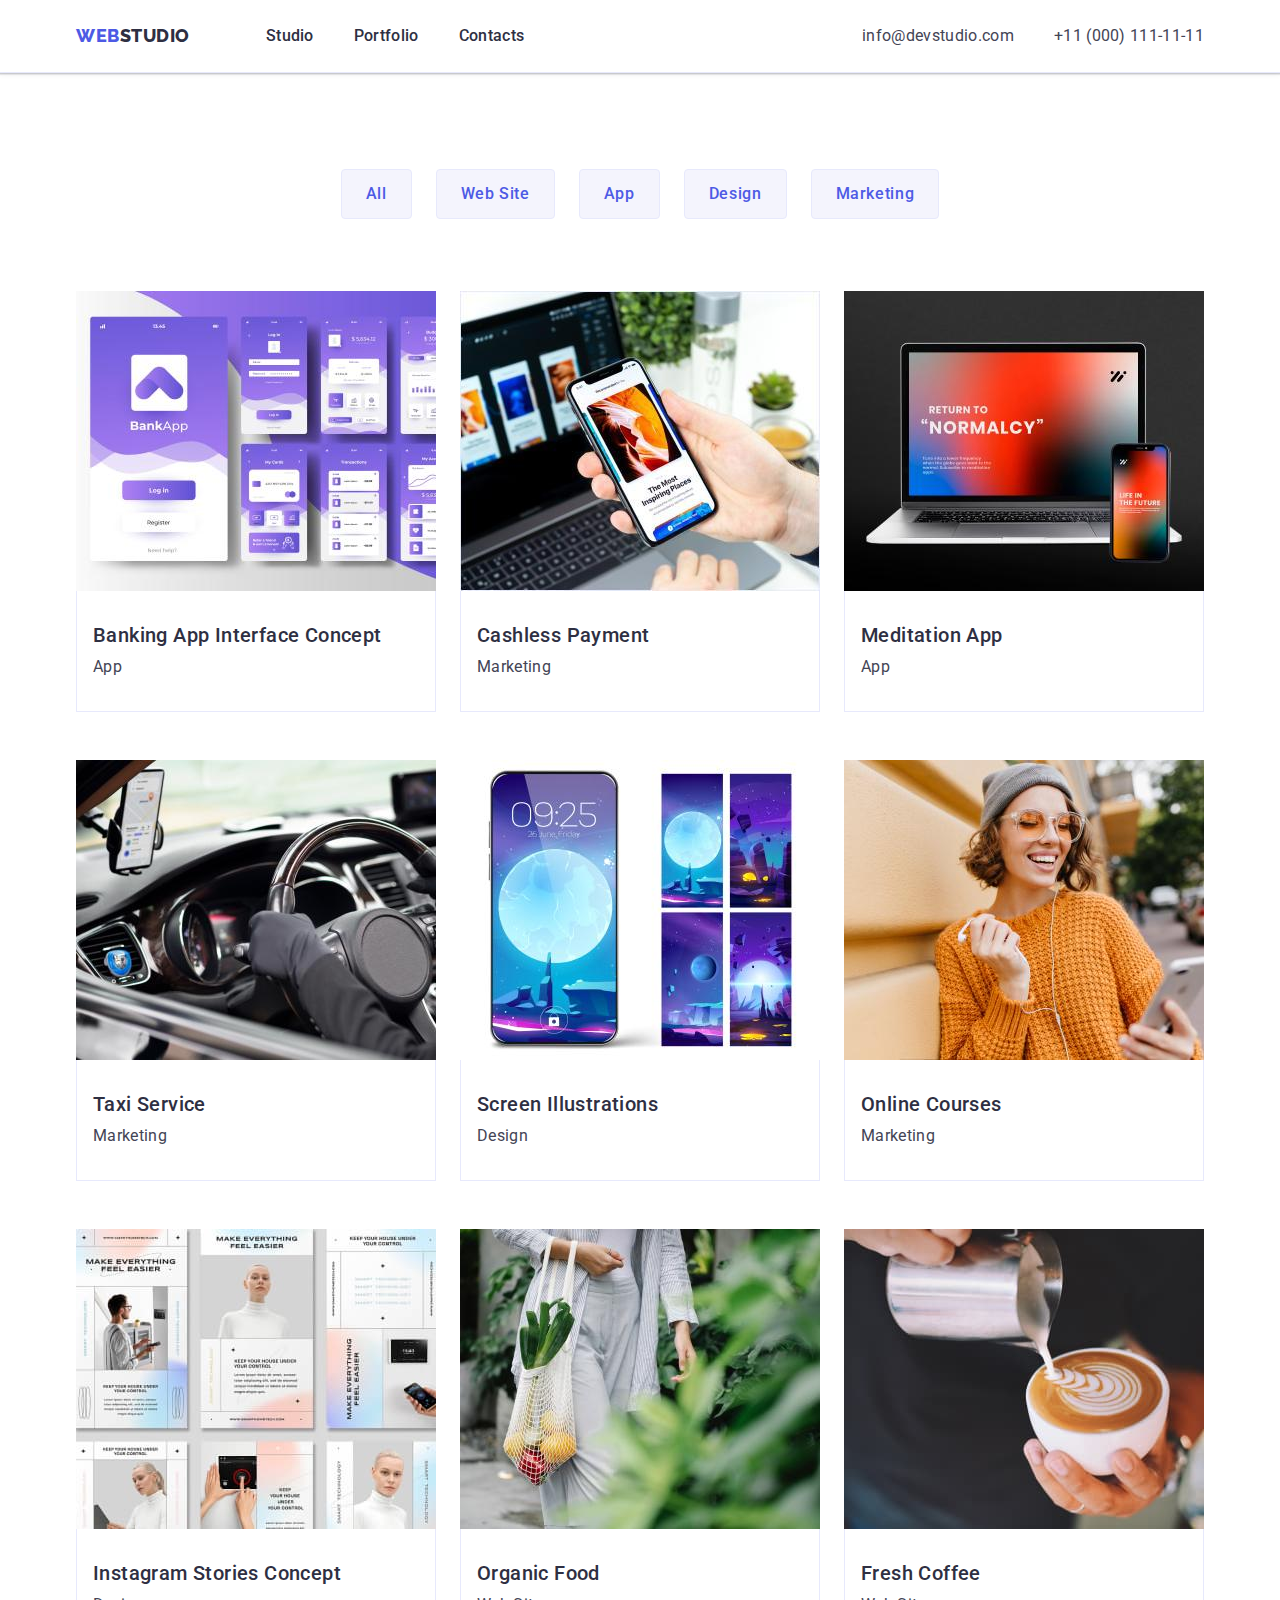
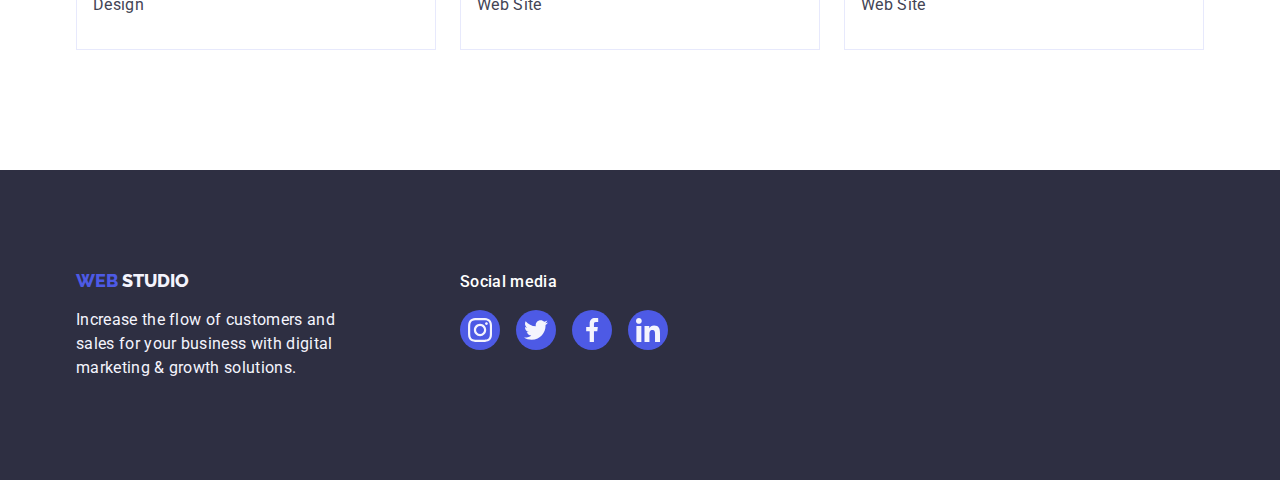
==== portfolio.html @ 77b41f1f "Initial commit" ====
<!DOCTYPE html>
<html lang="en">
  <head>
    <meta charset="UTF-8" />
    <meta http-equiv="X-UA-Compatible" content="IE=edge" />
    <meta name="viewport" content="width=device-width, initial-scale=1.0" />
    <title>Portfolio</title>
    <link
      rel="stylesheet"
      href="https://cdnjs.cloudflare.com/ajax/libs/modern-normalize/2.0.0/modern-normalize.min.css"
    />
    <link rel="preconnect" href="https://fonts.googleapis.com" />
    <link rel="preconnect" href="https://fonts.gstatic.com" crossorigin />
    <link
      href="https://fonts.googleapis.com/css2?family=Raleway:wght@400;500;700;800&family=Roboto:wght@400;500;700&display=swap"
      rel="stylesheet"
    />
    <link rel="stylesheet" href="./css/styles.css" />
  </head>
  <body>
    <!-- Шапка сайта -->
    <header class="header">
      <div class="container heads">
        <nav class="navigat">
          <a class="web link" href="./index.html">
            Web<span class="studio">Studio</span></a
          >
          <ul class="list">
            <li><a class="list-it link" href="./index.html">Studio </a></li>
            <li>
              <a class="list-it link" href="./portfolio.html">Portfolio </a>
            </li>
            <li><a class="list-it link" href="">Contacts </a></li>
          </ul>
        </nav>
        <address class="addss">
          <ul class="list">
            <li>
              <a class="address link" href="mailto:info@devstudio.com"
                >info@devstudio.com
              </a>
            </li>
            <li>
              <a class="address link" href="tel:+110001111111"
                >+11 (000) 111-11-11</a
              >
            </li>
          </ul>
        </address>
      </div>
    </header>
    <!-- Основна частина секція  -->
    <main>
      <section class="port-sec">
        <div class="container portf-cont">
          <h1 class="visually-hidden">Button List</h1>
          <ul class="buttonns list">
            <li><button class="button-portf" type="button">All</button></li>
            <li>
              <button class="button-portf" type="button">Web Site</button>
            </li>
            <li><button class="button-portf" type="button">App</button></li>
            <li><button class="button-portf" type="button">Design</button></li>
            <li>
              <button class="button-portf" type="button">Marketing</button>
            </li>
          </ul>

          <!-- СПИСОК ФОТО -->

          <ul class="photo list">
            <li class="photo-li">
              <a class="photo-list link" href="">
                <img
                  src="./images/Banking-App-Interface-Concept.jpg"
                  alt="Banking App Interface Concept"
                />
                <div class="photo-a">
                  <h2 class="header-third-p">Banking App Interface Concept</h2>
                  <p class="third-h">App</p>
                </div></a
              >
            </li>
            <li class="photo-li">
              <a class="photo-list link" href="">
                <img
                  src="./images/Cashless-Payment.jpg"
                  alt="Cashless Payment"
                />
                <div class="photo-a">
                  <h2 class="header-third-p">Cashless Payment</h2>
                  <p class="third-h">Marketing</p>
                </div></a
              >
            </li>
            <li class="photo-li">
              <a class="photo-list link" href="">
                <img src="./images/Meditation-App.jpg" alt="Meditation App" />
                <div class="photo-a">
                  <h2 class="header-third-p">Meditation App</h2>
                  <p class="third-h">App</p>
                </div></a
              >
            </li>
            <li class="photo-li">
              <a class="photo-list link" href="">
                <img src="./images/Taxi-Service.jpg" alt="Taxi Service" />
                <div class="photo-a">
                  <h2 class="header-third-p">Taxi Service</h2>
                  <p class="third-h">Marketing</p>
                </div></a
              >
            </li>
            <li class="photo-li">
              <a class="photo-list link" href="">
                <img
                  src="./images/Screen-Illustrations.jpg"
                  alt="Screen Illustrations"
                />
                <div class="photo-a">
                  <h2 class="header-third-p">Screen Illustrations</h2>
                  <p class="third-h">Design</p>
                </div></a
              >
            </li>
            <li class="photo-li">
              <a class="photo-list link" href="">
                <img src="./images/Online-Courses.jpg" alt="Online Courses" />
                <div class="photo-a">
                  <h2 class="header-third-p">Online Courses</h2>
                  <p class="third-h">Marketing</p>
                </div></a
              >
            </li>
            <li class="photo-li">
              <a class="photo-list link" href="">
                <img
                  src="./images/Instagram-Stories-Concept.jpg"
                  alt="Instagram Stories Concept"
                />
                <div class="photo-a">
                  <h2 class="header-third-p">Instagram Stories Concept</h2>
                  <p class="third-h">Design</p>
                </div></a
              >
            </li>
            <li class="photo-li">
              <a class="photo-list link" href="">
                <img src="./images/Organic-Food.jpg" alt="Organic Food" />
                <div class="photo-a">
                  <h2 class="header-third-p">Organic Food</h2>
                  <p class="third-h">Web Site</p>
                </div></a
              >
            </li>
            <li class="photo-li">
              <a class="photo-list link" href="">
                <img src="./images/Fresh-Coffee.jpg" alt="Fresh Coffee" />
                <div class="photo-a">
                  <h2 class="header-third-p">Fresh Coffee</h2>
                  <p class="third-h">Web Site</p>
                </div></a
              >
            </li>
          </ul>
        </div>
      </section>
    </main>

    <!-- низ сайту -->
    <footer class="bott">
      <div class="container foot">
        <div class="foot-first-div">
          <a class="webs link" href="./index.html"
            >WEB <span class="studioi">STUDIO</span></a
          >
          <p class="boot-p">
            Increase the flow of customers and sales for your business with
            digital marketing & growth solutions.
          </p>
        </div>
        <div>
          <p class="sotial-header">Social media</p>
          <ul class="worker-svg-bottom list">
            <li class="list-svg">
              <a href="" class="social-list-links">
                <svg class="media-svg" width="24" height="24">
                  <use href="./images/icons.svg#icon-instagram-1"></use>
                </svg>
              </a>
            </li>
            <li class="list-svg">
              <a href="" class="social-list-links">
                <svg class="media-svg" width="24" height="24">
                  <use href="./images/icons.svg#icon-twitter-1"></use>
                </svg>
              </a>
            </li>
            <li class="list-svg">
              <a href="" class="social-list-links">
                <svg class="media-svg" width="24" height="24">
                  <use href="./images/icons.svg#icon-facebook-1"></use>
                </svg>
              </a>
            </li>
            <li class="list-svg">
              <a href="" class="social-list-links">
                <svg class="media-svg" width="24" height="24">
                  <use href="./images/icons.svg#icon-linkedin-1"></use>
                </svg>
              </a>
            </li>
          </ul>
        </div>
      </div>
    </footer>
  </body>
</html>
---- css/styles.css ----
/* змінні */

:root {
  --text-color: #434455;
  --backgr-color: #ffffff;
  --t-color--: #4d5ae5;
  --color--: #2e2f42;
  --too-color--: #f4f4fd;
  --next-color--: #404bbf;
  --butt-color--: #e7e9fc;
  --new-color--: #8e8f99;
}
body {
  font-family: "Roboto", sans-serif;
  color: var(--text-color);
  background-color: var(--backgr-color);
}
* {
  box-sizing: border-box;
  list-style: none;
}
h1,
h2,
h3,
h4,
h5,
h6,
p {
  margin: 0;
}
ol,
ul {
  margin: 0;
  padding: 0;
}
img {
  display: block;
}
.container {
  width: 1158px;
  padding-left: 15px;
  padding-right: 15px;
  margin: 0 auto;
}
/* шапка сайта */

.header {
  border-bottom: 1px solid #e7e9fc;
  box-shadow: 0px 2px 1px rgba(46, 47, 66, 0.08),
    0px 1px 1px rgba(46, 47, 66, 0.16), 0px 1px 6px rgba(46, 47, 66, 0.08);
}
.heads {
  align-items: center;
  padding: 0 15px;
  display: flex;
}
.navigat {
  display: flex;
  align-items: center;
}
.link {
  text-decoration: none;
}
.web {
  display: inline-block;
  letter-spacing: 0.03em;
  text-transform: uppercase;
  color: var(--t-color--);
  text-decoration: none;
  line-height: 1.17;
  margin-right: 76px;
  font-family: "Raleway";
  font-style: normal;
  font-weight: 800;
  font-size: 18px;
}
.studio {
  color: var(--color--);
}
.head {
  gap: 40px;
  display: flex;
}
.list {
  list-style: none;
  gap: 40px;
  display: flex;
}
.list-it:hover,
.list-it:focus {
  color: var(--next-color--);
}
.list-it {
  display: block;
  font-weight: 500;
  font-size: 16px;
  line-height: 1.5;
  letter-spacing: 0.02em;
  color: var(--color--);
  padding: 24px 0;
}
.addss {
  font-style: normal;
  margin-left: auto;
}
.address:hover,
.address:focus {
  color: #404bbf;
}
.address {
  text-decoration: none;
  font-weight: 400;
  font-size: 16px;
  line-height: 1.5;
  letter-spacing: 0.02em;
  color: var(--text-color);
}

/* кнопка */

.first-sec {
  background-color: var(--t-color--);
  background-image: linear-gradient(
      rgba(46, 47, 66, 0.7),
      rgba(46, 47, 66, 0.7)
    ),
    url(../images/people-office.jpg);
  padding: 188px 0;
  max-width: 1440px;
  background-size: cover;
  background-repeat: no-repeat;
  background-position: center;
  margin: 0 auto;
}
.head-butt {
  display: flex;
  flex-direction: column;
}
.header-first {
  padding: 0 auto;
  max-width: 496px;
  color: var(--backgr-color);
  font-size: 52px;
  line-height: 1.07;
  letter-spacing: 0.02em;
  text-align: center;
  margin-left: auto;
  margin-right: auto;
  margin-bottom: 48px;
}
.button-first:hover,
.button-first:focus {
  background-color: var(--next-color--);
}
.button-first {
  font-family: inherit;
  background-color: var(--t-color--);
  color: var(--backgr-color);
  font-weight: 500;
  font-size: 16px;
  letter-spacing: 0.04em;
  line-height: 1.5;
  cursor: pointer;
  min-width: 169px;
  height: 56px;
  border: none;
  border-radius: 4px;
  margin-left: auto;
  margin-right: auto;
}

/* наші принципи */

.second-li {
  gap: 24px;
}
.second-sec {
  padding: 120px 0;
}
.li-items {
  width: calc((100% - 72px) / 4);
}
.svg-icon {
  display: flex;
  justify-content: center;
  align-items: center;
  height: 112px;
  background-color: #f4f4fd;
  border-radius: 4px;
  margin-bottom: 8px;
}
.svg-prinsp {
}
.last {
  margin-right: 0;
}
.header-sec {
  visibility: hidden;
}
.header-third {
  color: var(--color--);
  font-size: 20px;
  line-height: 1.2;
  letter-spacing: 0.02em;
  margin-bottom: 8px;
  font-weight: 500;
}
.third-h {
  font-size: 16px;
  line-height: 1.5;
  letter-spacing: 0.02em;
  color: var(--text-color);
}

/* що ми робимо */

.third-sec {
  padding-bottom: 120px;
}
.doing {
  display: block;
  flex-direction: column;
}
.header-four {
  font-size: 36px;
  line-height: 1.11;
  letter-spacing: 0.02em;
  text-transform: capitalize;
  color: var(--color--);
  text-align: center;
  margin-bottom: 72px;
}
.third {
  gap: 24px;
  align-items: center;
}
.thidr-li-it {
  width: calc((100% - 48px) / 3);
}
/* наша команда */

.team {
  background-color: var(--too-color--);
  padding: 120px 0;
}
.we-team {
  flex-direction: column;
}
.team-ul {
  gap: 24px;
}
.four-list {
  background-color: var(--backgr-color);
  width: calc((100% - 72px) / 4);
  border-radius: 0px 0px 4px 4px;
  box-shadow: 0px 1px 6px rgba(46, 47, 66, 0.08),
    0px 1px 1px rgba(46, 47, 66, 0.16), 0px 2px 1px rgba(46, 47, 66, 0.08);
}
.name {
  font-size: 20px;
  line-height: 1.2;
  text-align: center;
  letter-spacing: 0.02em;
  color: var(--color--);
  background-color: var(--backgr-color);
  margin-bottom: 8px;
  font-weight: 500;
}
.job {
  font-size: 16px;
  line-height: 1.5;
  color: var(--text-color);
  background-color: var(--backgr-color);
  letter-spacing: 0.02em;
  text-align: center;
  margin-bottom: 8px;
}
.worker-svg {
  gap: 24px;
  width: 232px;
  justify-content: center;
}

.social-list-link:hover,
.social-list-link:focus {
  background-color: #404bbf;
}
.social-list-link {
  display: flex;
  align-items: center;
  justify-content: center;
  width: 100%;
  height: 100%;
  background-color: var(--t-color--);
  border-radius: 50%;
}
.media-svg {
  fill: var(--too-color--);
}
.name-posit {
  padding: 32px 16px;
}

/* new section */

.customers-sect {
  padding-top: 120px;
  padding-bottom: 120px;
}
.new-cont {
  display: block;
}
.header-customer {
  margin-bottom: 72px;
  font-size: 36px;
  line-height: 1.11;
  color: var(--color--);
  text-align: center;
}
.customs-list {
  display: flex;
  gap: 24px;
  align-items: center;
  justify-content: center;
}
.custom-link {
  width: 100%;
  height: 100%;
  border: 1px solid #8e8f99;
  border-radius: 4px;
  display: flex;
  align-items: center;
  justify-content: center;
  color: var(--new-color--);
}
.custom-list {
  width: calc((100% - 120px) / 6);
  height: 88px;
}

.custom-link:hover {
  border-color: #404bbf;
  color: #404bbf;
}
.custom-link:focus {
  border-color: #404bbf;
  color: #404bbf;
}
.customers-svg {
  fill: currentColor;
}

/*  низ*/

.bott {
  background-color: var(--color--);
  padding: 100px 0;
}
.foot {
  display: flex;
  align-items: baseline;
}
.foot-first-div {
  margin-right: 120px;
}
.webs {
  text-transform: uppercase;
  color: var(--t-color--);
  display: inline-block;
  margin-bottom: 16px;
  font-family: "Raleway";
  font-style: normal;
  font-weight: 800;
  font-size: 18px;
}
.boot-p {
  color: var(--too-color--);
  font-weight: 400;
  font-size: 16px;
  line-height: 1.5;
  letter-spacing: 0.02em;
  max-width: 264px;
}
.sotial-header {
  color: #ffffff;
  font-family: "Roboto";
  font-size: 16px;
  margin-bottom: 16px;
  font-weight: 500;
  line-height: 1.5;
  letter-spacing: 0.02em;
}
.social-list-links:focus,
.social-list-links:hover {
  background-color: #31d0aa;
}
.social-list-links {
  width: 100%;
  height: 100%;
  background-color: var(--t-color--);
  border-radius: 50%;
  display: flex;
  align-items: center;
  justify-content: center;
}
.worker-svg-bottom {
  gap: 16px;
}
.list-svg {
  width: 40px;
  height: 40px;
}
.studioi {
  color: var(--too-color--);
}

/* portfolio */
/* основна частина */

.port-sec {
  padding-top: 96px;
  padding-bottom: 120px;
}

.portf-cont {
  flex-direction: column;
}
.button-portf:hover,
.button-portf:focus {
  box-shadow: 0px 3px 1px rgba(0, 0, 0, 0.1), 0px 2px 1px rgba(0, 0, 0, 0.08),
    0px 2px 2px rgba(0, 0, 0, 0.12);
}
.button-portf {
  font-family: inherit;
  font-weight: 500;
  font-size: 16px;
  line-height: 1.5;
  letter-spacing: 0.04em;
  color: var(--t-color--);
  background-color: var(--too-color--);
  cursor: pointer;
}
.photo {
  flex-wrap: wrap;
  column-gap: 24px;
  row-gap: 48px;
  display: flex;
}
.photo-li li {
  width: calc((100% - 48px) / 3);
  flex-wrap: wrap;
}

.photo-list:hover,
.photo-list:focus {
  box-shadow: 0px 1px 6px rgba(46, 47, 66, 0.08),
    0px 1px 1px rgba(46, 47, 66, 0.16), 0px 2px 1px rgba(46, 47, 66, 0.08);
}
.photo-list {
  display: block;
}
.photo-a {
  padding: 32px 16px;
  border: 1px solid var(--butt-color--);
  border-top: none;
}
.header-third-p {
  color: var(--color--);
  font-size: 20px;
  line-height: 1.2;
  letter-spacing: 0.02em;
  margin-bottom: 8px;
  font-weight: 500;
}
.button-portf:hover,
.button-portf:focus {
  color: var(--backgr-color);
  background-color: var(--next-color--);
  border: 1px solid transparent;
}
.buttonns {
  display: flex;
  justify-content: center;
  gap: 24px;
  margin-bottom: 72px;
  flex-wrap: wrap;
}
.button-portf {
  padding: 12px 24px;
  border-radius: 4px;
  border: 1px solid var(--butt-color--);
}
.visually-hidden {
  position: absolute;
  width: 1px;
  height: 1px;
  margin: -1px;
  border: 0;
  padding: 0;
  white-space: nowrap;
  clip-path: inset(100%);
  clip: rect(0 0 0 0);
  overflow: hidden;
}
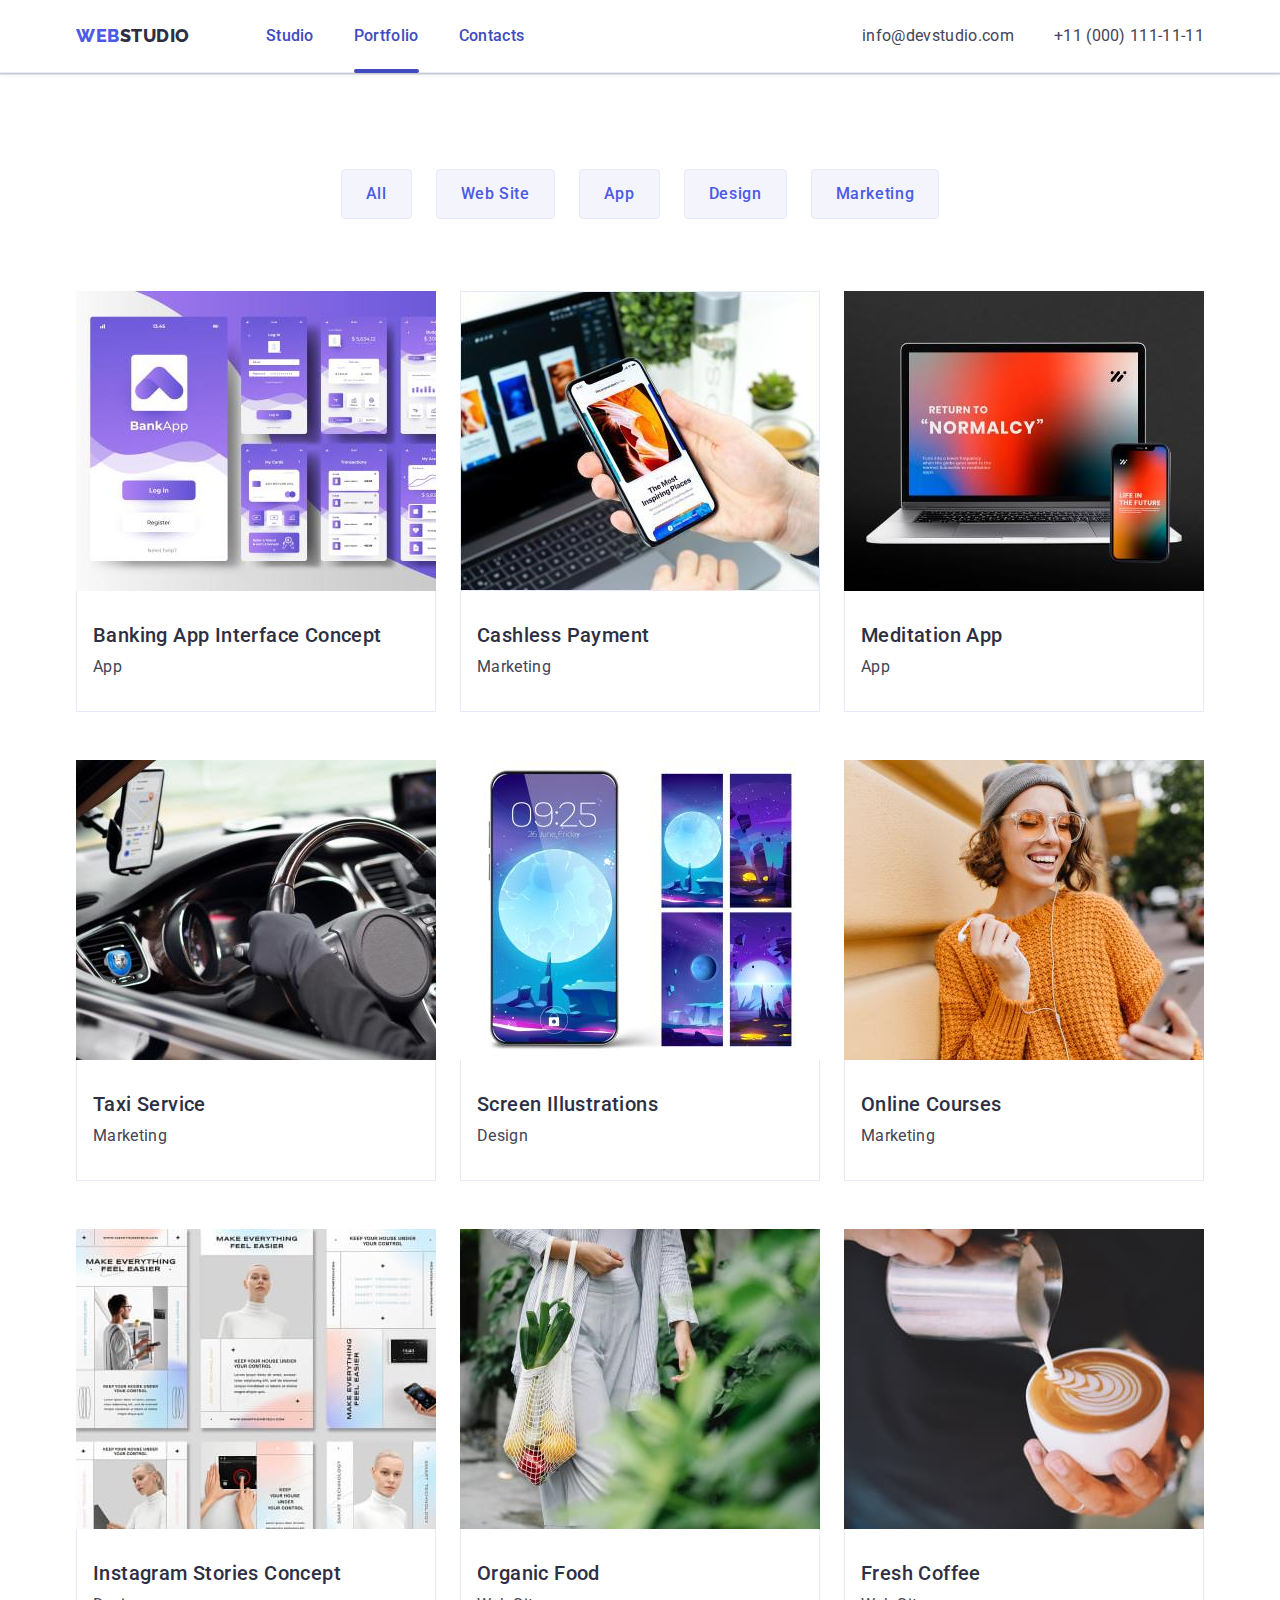
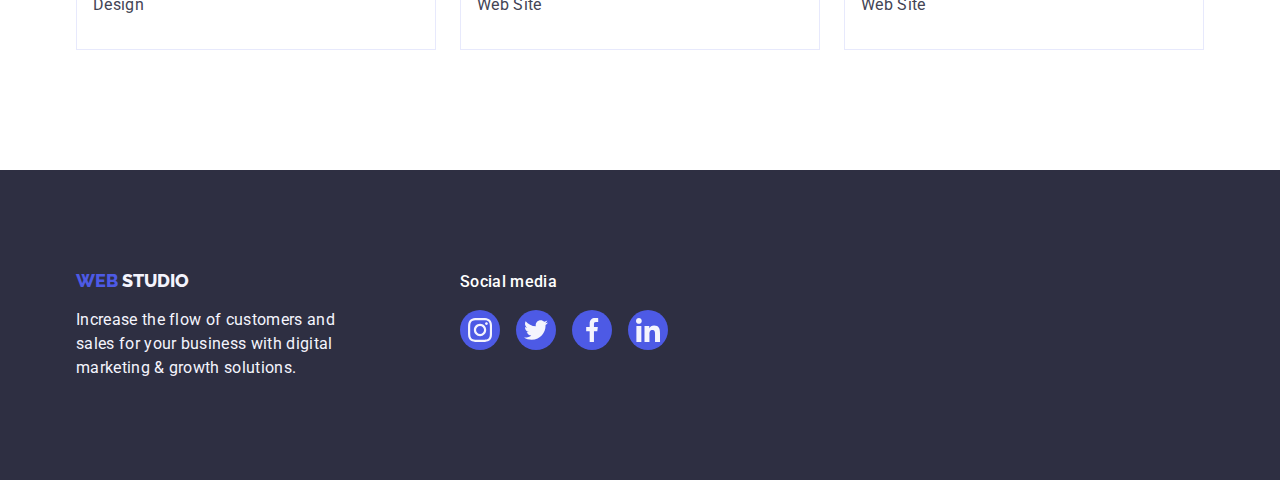
==== commit 6e8a4f0e: "final" ====
--- a/portfolio.html
+++ b/portfolio.html
@@ -28,7 +28,9 @@
           <ul class="list">
             <li><a class="list-it link" href="./index.html">Studio </a></li>
             <li>
-              <a class="list-it link" href="./portfolio.html">Portfolio </a>
+              <a class="list-it link current" href="./portfolio.html"
+                >Portfolio
+              </a>
             </li>
             <li><a class="list-it link" href="">Contacts </a></li>
           </ul>
@@ -71,10 +73,17 @@
           <ul class="photo list">
             <li class="photo-li">
               <a class="photo-list link" href="">
-                <img
-                  src="./images/Banking-App-Interface-Concept.jpg"
-                  alt="Banking App Interface Concept"
-                />
+                <div class="posittion">
+                  <img
+                    src="./images/Banking-App-Interface-Concept.jpg"
+                    alt="Banking App Interface Concept"
+                  />
+                  <p class="overlay">
+                    14 Stylish and User-Friendly App Design Concepts · Task
+                    Manager App · Calorie Tracker App · Exotic Fruit Ecommerce
+                    App · Cloud Storage App
+                  </p>
+                </div>
                 <div class="photo-a">
                   <h2 class="header-third-p">Banking App Interface Concept</h2>
                   <p class="third-h">App</p>
@@ -83,10 +92,17 @@
             </li>
             <li class="photo-li">
               <a class="photo-list link" href="">
-                <img
-                  src="./images/Cashless-Payment.jpg"
-                  alt="Cashless Payment"
-                />
+                <div class="posittion">
+                  <img
+                    src="./images/Cashless-Payment.jpg"
+                    alt="Cashless Payment"
+                  />
+                  <p class="overlay">
+                    14 Stylish and User-Friendly App Design Concepts · Task
+                    Manager App · Calorie Tracker App · Exotic Fruit Ecommerce
+                    App · Cloud Storage App
+                  </p>
+                </div>
                 <div class="photo-a">
                   <h2 class="header-third-p">Cashless Payment</h2>
                   <p class="third-h">Marketing</p>
@@ -95,7 +111,14 @@
             </li>
             <li class="photo-li">
               <a class="photo-list link" href="">
-                <img src="./images/Meditation-App.jpg" alt="Meditation App" />
+                <div class="posittion">
+                  <img src="./images/Meditation-App.jpg" alt="Meditation App" />
+                  <p class="overlay">
+                    14 Stylish and User-Friendly App Design Concepts · Task
+                    Manager App · Calorie Tracker App · Exotic Fruit Ecommerce
+                    App · Cloud Storage App
+                  </p>
+                </div>
                 <div class="photo-a">
                   <h2 class="header-third-p">Meditation App</h2>
                   <p class="third-h">App</p>
@@ -104,7 +127,14 @@
             </li>
             <li class="photo-li">
               <a class="photo-list link" href="">
-                <img src="./images/Taxi-Service.jpg" alt="Taxi Service" />
+                <div class="posittion">
+                  <img src="./images/Taxi-Service.jpg" alt="Taxi Service" />
+                  <p class="overlay">
+                    14 Stylish and User-Friendly App Design Concepts · Task
+                    Manager App · Calorie Tracker App · Exotic Fruit Ecommerce
+                    App · Cloud Storage App
+                  </p>
+                </div>
                 <div class="photo-a">
                   <h2 class="header-third-p">Taxi Service</h2>
                   <p class="third-h">Marketing</p>
@@ -113,10 +143,17 @@
             </li>
             <li class="photo-li">
               <a class="photo-list link" href="">
-                <img
-                  src="./images/Screen-Illustrations.jpg"
-                  alt="Screen Illustrations"
-                />
+                <div class="posittion">
+                  <img
+                    src="./images/Screen-Illustrations.jpg"
+                    alt="Screen Illustrations"
+                  />
+                  <p class="overlay">
+                    14 Stylish and User-Friendly App Design Concepts · Task
+                    Manager App · Calorie Tracker App · Exotic Fruit Ecommerce
+                    App · Cloud Storage App
+                  </p>
+                </div>
                 <div class="photo-a">
                   <h2 class="header-third-p">Screen Illustrations</h2>
                   <p class="third-h">Design</p>
@@ -125,7 +162,14 @@
             </li>
             <li class="photo-li">
               <a class="photo-list link" href="">
-                <img src="./images/Online-Courses.jpg" alt="Online Courses" />
+                <div class="posittion">
+                  <img src="./images/Online-Courses.jpg" alt="Online Courses" />
+                  <p class="overlay">
+                    14 Stylish and User-Friendly App Design Concepts · Task
+                    Manager App · Calorie Tracker App · Exotic Fruit Ecommerce
+                    App · Cloud Storage App
+                  </p>
+                </div>
                 <div class="photo-a">
                   <h2 class="header-third-p">Online Courses</h2>
                   <p class="third-h">Marketing</p>
@@ -134,10 +178,17 @@
             </li>
             <li class="photo-li">
               <a class="photo-list link" href="">
-                <img
-                  src="./images/Instagram-Stories-Concept.jpg"
-                  alt="Instagram Stories Concept"
-                />
+                <div class="posittion">
+                  <img
+                    src="./images/Instagram-Stories-Concept.jpg"
+                    alt="Instagram Stories Concept"
+                  />
+                  <p class="overlay">
+                    14 Stylish and User-Friendly App Design Concepts · Task
+                    Manager App · Calorie Tracker App · Exotic Fruit Ecommerce
+                    App · Cloud Storage App
+                  </p>
+                </div>
                 <div class="photo-a">
                   <h2 class="header-third-p">Instagram Stories Concept</h2>
                   <p class="third-h">Design</p>
@@ -146,7 +197,14 @@
             </li>
             <li class="photo-li">
               <a class="photo-list link" href="">
-                <img src="./images/Organic-Food.jpg" alt="Organic Food" />
+                <div class="posittion">
+                  <img src="./images/Organic-Food.jpg" alt="Organic Food" />
+                  <p class="overlay">
+                    14 Stylish and User-Friendly App Design Concepts · Task
+                    Manager App · Calorie Tracker App · Exotic Fruit Ecommerce
+                    App · Cloud Storage App
+                  </p>
+                </div>
                 <div class="photo-a">
                   <h2 class="header-third-p">Organic Food</h2>
                   <p class="third-h">Web Site</p>
@@ -155,7 +213,14 @@
             </li>
             <li class="photo-li">
               <a class="photo-list link" href="">
-                <img src="./images/Fresh-Coffee.jpg" alt="Fresh Coffee" />
+                <div class="posittion">
+                  <img src="./images/Fresh-Coffee.jpg" alt="Fresh Coffee" />
+                  <p class="overlay">
+                    14 Stylish and User-Friendly App Design Concepts · Task
+                    Manager App · Calorie Tracker App · Exotic Fruit Ecommerce
+                    App · Cloud Storage App
+                  </p>
+                </div>
                 <div class="photo-a">
                   <h2 class="header-third-p">Fresh Coffee</h2>
                   <p class="third-h">Web Site</p>
--- a/css/styles.css
+++ b/css/styles.css
@@ -91,13 +91,25 @@
   color: var(--next-color--);
 }
 .list-it {
-  display: block;
+  display: flex;
   font-weight: 500;
   font-size: 16px;
   line-height: 1.5;
   letter-spacing: 0.02em;
-  color: var(--color--);
+  color: #404bbf;
   padding: 24px 0;
+  position: relative;
+  transition: color 250ms cubic-bezier(0.4, 0, 0.2, 1);
+}
+.current::after {
+  content: "";
+  position: absolute;
+  left: 0;
+  bottom: -1px;
+  height: 4px;
+  width: 100%;
+  background-color: #404bbf;
+  border-radius: 2px;
 }
 .addss {
   font-style: normal;
@@ -114,6 +126,7 @@
   line-height: 1.5;
   letter-spacing: 0.02em;
   color: var(--text-color);
+  transition: color 250ms cubic-bezier(0.4, 0, 0.2, 1);
 }
 
 /* кнопка */
@@ -167,6 +180,7 @@
   border-radius: 4px;
   margin-left: auto;
   margin-right: auto;
+  transition: background-color 250ms cubic-bezier(0.4, 0, 0.2, 1);
 }
 
 /* наші принципи */
@@ -293,6 +307,7 @@
   height: 100%;
   background-color: var(--t-color--);
   border-radius: 50%;
+  transition: background-color 250ms cubic-bezier(0.4, 0, 0.2, 1);
 }
 .media-svg {
   fill: var(--too-color--);
@@ -332,6 +347,8 @@
   align-items: center;
   justify-content: center;
   color: var(--new-color--);
+  transition: border-color 250ms cubic-bezier(0.4, 0, 0.2, 1),
+    color 250ms cubic-bezier(0.4, 0, 0.2, 1);
 }
 .custom-list {
   width: calc((100% - 120px) / 6);
@@ -402,6 +419,7 @@
   display: flex;
   align-items: center;
   justify-content: center;
+  transition: background-color 250ms cubic-bezier(0.4, 0, 0.2, 1);
 }
 .worker-svg-bottom {
   gap: 16px;
@@ -421,7 +439,26 @@
   padding-top: 96px;
   padding-bottom: 120px;
 }
-
+.posittion {
+  position: relative;
+  overflow: hidden;
+}
+.overlay {
+  position: absolute;
+  top: 0;
+  left: 0;
+  width: 100%;
+  height: 100%;
+  background-color: var(--t-color--);
+  overflow: auto;
+  size: 16px;
+  letter-spacing: 0.02em;
+  line-height: 1.5;
+  transform: translateY(100%);
+  transition: transform 250ms cubic-bezier(0.4, 0, 0.2, 1);
+  color: var(--too-color--);
+  padding: 40px 32px;
+}
 .portf-cont {
   flex-direction: column;
 }
@@ -439,6 +476,10 @@
   color: var(--t-color--);
   background-color: var(--too-color--);
   cursor: pointer;
+  transition: color 250ms cubic-bezier(0.4, 0, 0.2, 1),
+    background-color 250ms cubic-bezier(0.4, 0, 0.2, 1),
+    border-color 250ms cubic-bezier(0.4, 0, 0.2, 1),
+    box-shadow 250ms cubic-bezier(0.4, 0, 0.2, 1);
 }
 .photo {
   flex-wrap: wrap;
@@ -446,9 +487,15 @@
   row-gap: 48px;
   display: flex;
 }
-.photo-li li {
+.photo-li {
   width: calc((100% - 48px) / 3);
   flex-wrap: wrap;
+}
+.photo-list:hover .overlay {
+  transform: translateY(0);
+}
+.photo-list:focus .overlay {
+  transform: translateY(0);
 }
 
 .photo-list:hover,
@@ -458,6 +505,7 @@
 }
 .photo-list {
   display: block;
+  transition: box-shadow 250ms cubic-bezier(0.4, 0, 0.2, 1);
 }
 .photo-a {
   padding: 32px 16px;
@@ -502,3 +550,67 @@
   clip: rect(0 0 0 0);
   overflow: hidden;
 }
+/* modal window */
+
+.backdrop {
+  z-index: 100;
+  position: fixed;
+  top: 0;
+  left: 0;
+  width: 100%;
+  height: 100%;
+  background-color: rgba(46, 47, 66, 0.4);
+  transition: opacity 250ms cubic-bezier(0.4, 0, 0.2, 1),
+    visibility 250ms cubic-bezier(0.4, 0, 0.2, 1);
+}
+.modal {
+  width: 408px;
+  height: 584px;
+  background-color: rgba(252, 252, 252, 1);
+  position: absolute;
+  top: 50%;
+  left: 50%;
+  transform: translate(-50%, -50%);
+  background: #fcfcfc;
+  box-shadow: 0px 1px 1px rgba(0, 0, 0, 0.14), 0px 1px 3px rgba(0, 0, 0, 0.12),
+    0px 2px 1px rgba(0, 0, 0, 0.2);
+  border-radius: 4px;
+  transition: transform 250ms cubic-bezier(0.4, 0, 0.2, 1);
+  min-height: 584px;
+}
+.modal-btn {
+  position: absolute;
+  top: 24px;
+  right: 24px;
+  height: 24px;
+  width: 24px;
+  border-radius: 50%;
+  display: flex;
+  align-items: center;
+  justify-content: center;
+  background-color: #e7e9fc;
+  border: 1px solid rgba(0, 0, 0, 0.1);
+  padding: 0;
+  cursor: pointer;
+  transition: background-color 250ms cubic-bezier(0.4, 0, 0.2, 1),
+    border 250ms cubic-bezier(0.4, 0, 0.2, 1);
+  padding: 0 auto;
+}
+.modal-btn:hover,
+.modal-btn:focus {
+  background-color: #404bbf;
+  border: none;
+}
+
+.modal-btn:hover .modal-svg,
+.modal-btn:focus .modal-svg {
+  fill: #ffffff;
+}
+.modal-svg {
+  transition: fill 250ms cubic-bezier(0.4, 0, 0.2, 1);
+}
+.backdrop.is-hidden {
+  opacity: 0;
+  visibility: hidden;
+  pointer-events: none;
+}
